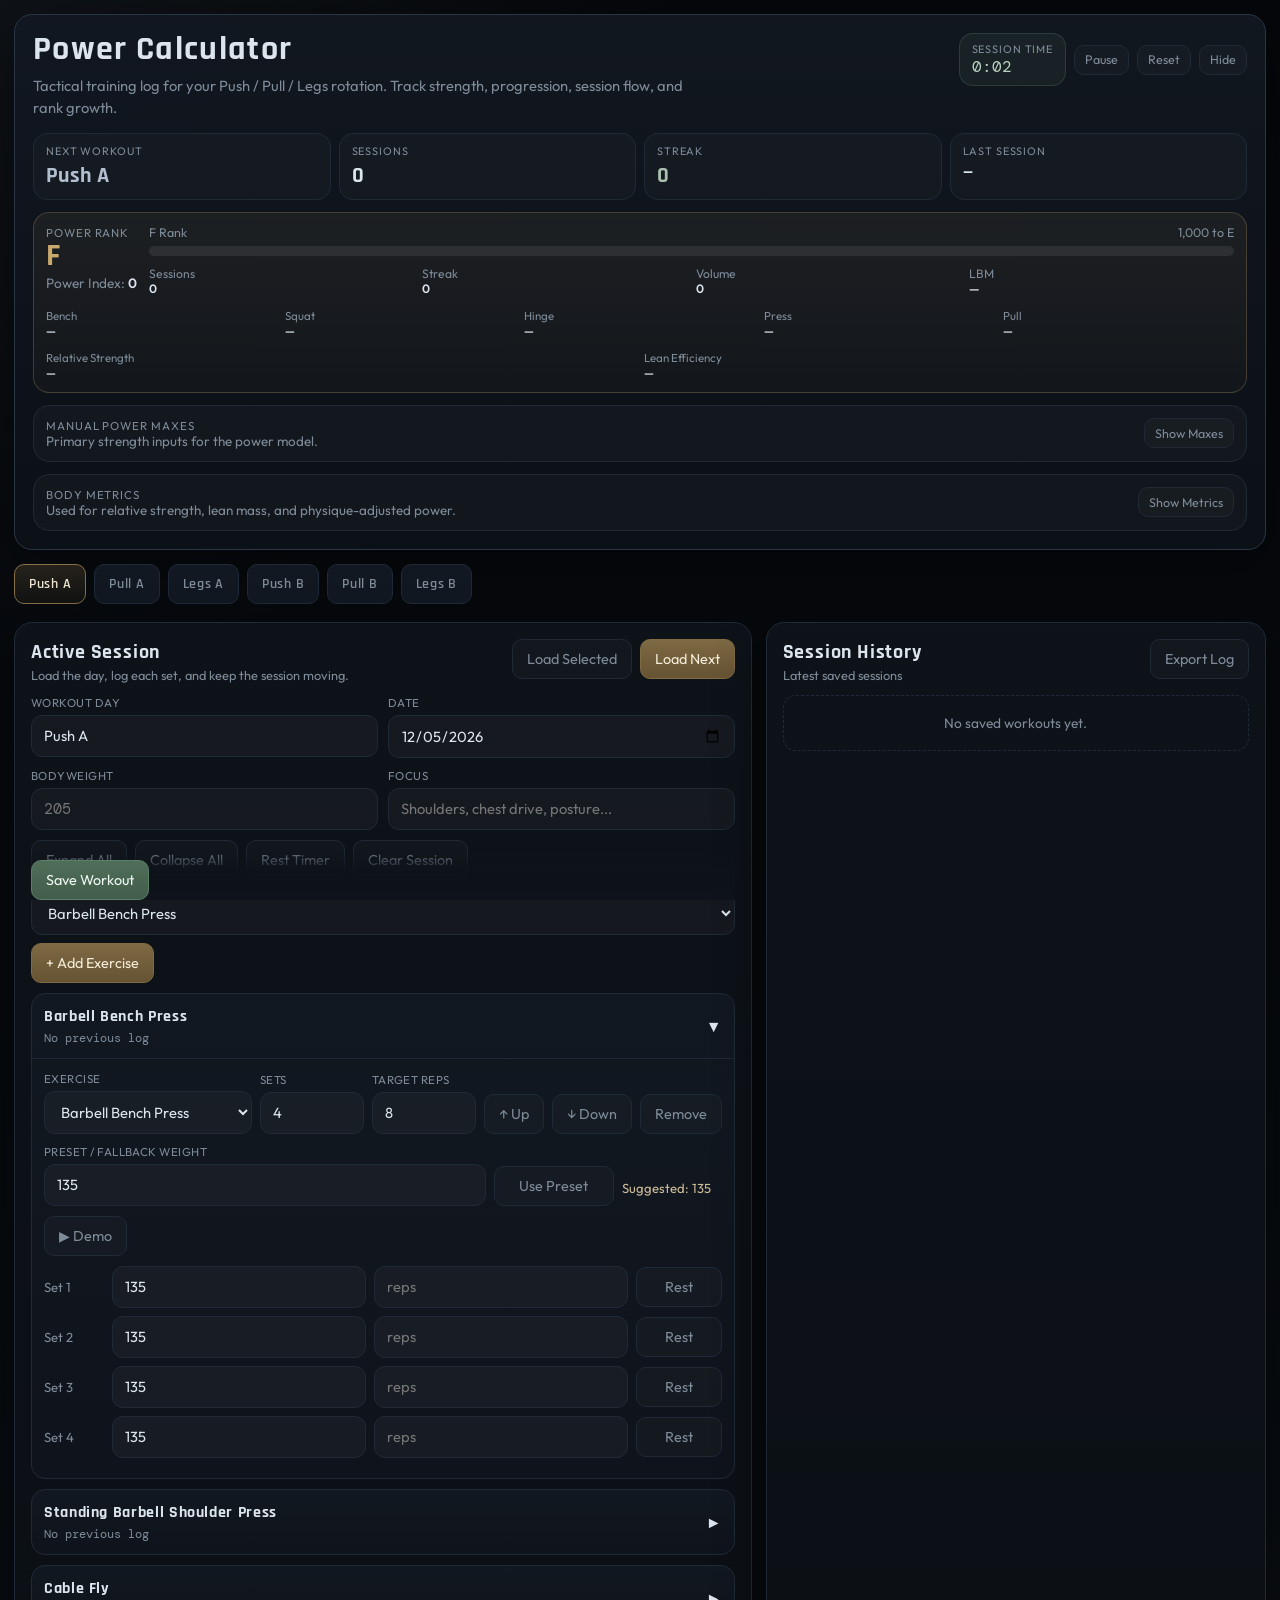
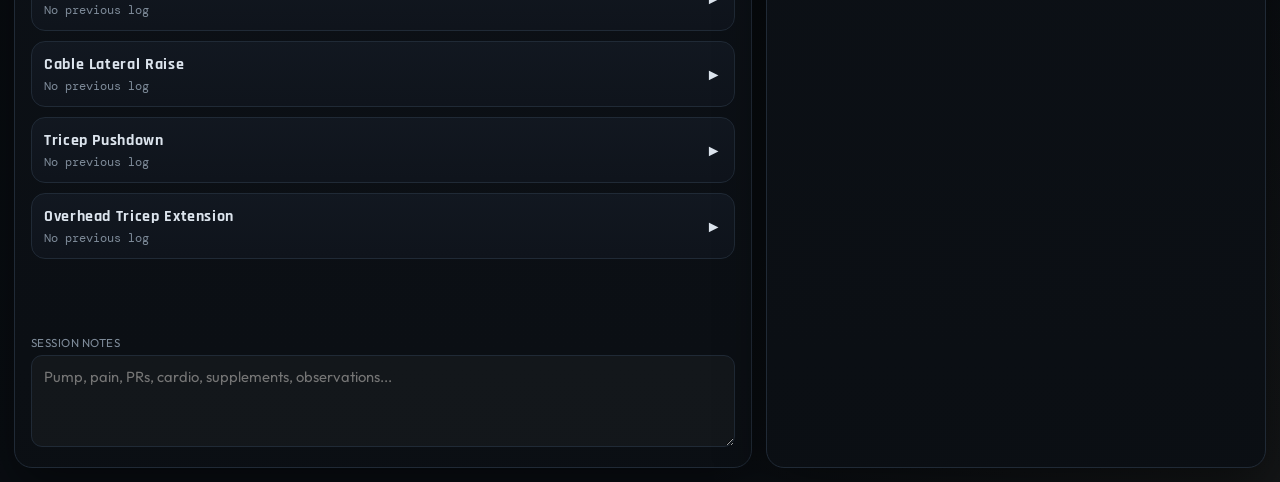
==== docs/index.html @ d27e2e9a "Move site files into docs for GitHub Pages" ====
<!DOCTYPE html>
<html lang="en">
<head>
  <meta charset="UTF-8" />
  <meta name="viewport" content="width=device-width, initial-scale=1.0" />
  <title>Power Calculator</title>
  <link rel="preconnect" href="https://fonts.googleapis.com">
  <link rel="preconnect" href="https://fonts.gstatic.com" crossorigin>
  <link href="https://fonts.googleapis.com/css2?family=Rajdhani:wght@500;600;700&family=Outfit:wght@300;400;500;600&family=DM+Mono:wght@400;500&display=swap" rel="stylesheet">
  <link rel="stylesheet" href="styles.css" />
</head>
<body>
  <div class="toast-wrap" id="toastWrap"></div>

  <button class="rest-fab hidden" id="restFab" type="button">Show Rest</button>

  <div class="rest-widget hidden" id="restWidget">
    <div class="rest-head">
      <span>Rest Timer</span>
      <button class="ghost mini" id="restHideBtn" type="button">Hide</button>
    </div>
    <div class="rest-time mono" id="restDisplay">1:30</div>
    <div class="rest-actions">
      <button class="primary" id="restToggleBtn" type="button">Start</button>
      <button class="ghost" id="restResetBtn" type="button">Reset</button>
    </div>
    <div class="rest-presets">
      <button class="ghost mini" data-rest="60" type="button">1m</button>
      <button class="ghost mini" data-rest="90" type="button">90s</button>
      <button class="ghost mini" data-rest="120" type="button">2m</button>
      <button class="ghost mini" data-rest="180" type="button">3m</button>
    </div>
  </div>

  <div class="wrap">
    <section class="hero">
      <div class="hero-top">
        <div>
          <h1>Power Calculator</h1>
          <p class="hero-copy">
            Tactical training log for your Push / Pull / Legs rotation. Track strength, progression, session flow, and rank growth.
          </p>
        </div>

        <div class="session-timer-wrap" id="sessionTimerWrap">
          <div class="session-pill" id="sessionPill">
            <div>
              <div class="pill-label">Session Time</div>
              <div class="mono pill-time" id="sessionDisplay">0:00</div>
            </div>
          </div>
          <button class="ghost mini" id="sessionPauseBtn" type="button">Pause</button>
          <button class="ghost mini" id="sessionResetBtn" type="button">Reset</button>
          <button class="ghost mini" id="sessionHideBtn" type="button">Hide</button>
        </div>
      </div>

      <div class="stats">
        <div class="stat">
          <div class="stat-label">Next Workout</div>
          <div class="stat-value accent" id="nextStat">—</div>
        </div>
        <div class="stat">
          <div class="stat-label">Sessions</div>
          <div class="stat-value" id="sessionsStat">0</div>
        </div>
        <div class="stat">
          <div class="stat-label">Streak</div>
          <div class="stat-value success" id="streakStat">0</div>
        </div>
        <div class="stat">
          <div class="stat-label">Last Session</div>
          <div class="stat-value smallish" id="lastStat">—</div>
        </div>
      </div>

      <div id="powerPanel"></div>
      <div id="maxesPanel"></div>
    </section>

    <div class="tabbar" id="tabbar"></div>

    <div class="grid">
      <section class="card">
        <div class="section-head">
          <div>
            <h2>Active Session</h2>
            <div class="section-sub">Load the day, log each set, and keep the session moving.</div>
          </div>
          <div class="toolbar">
            <button class="ghost" id="loadTplBtn" type="button">Load Selected</button>
            <button class="primary" id="loadNextBtn" type="button">Load Next</button>
          </div>
        </div>

        <div class="form-row cols-2">
          <div>
            <label for="wkName">Workout Day</label>
            <input id="wkName" placeholder="Push A" />
          </div>
          <div>
            <label for="wkDate">Date</label>
            <input id="wkDate" type="date" />
          </div>
        </div>

        <div class="form-row cols-2">
          <div>
            <label for="bodyWt">Bodyweight</label>
            <input id="bodyWt" class="mono" placeholder="205" />
          </div>
          <div>
            <label for="focusNotes">Focus</label>
            <input id="focusNotes" placeholder="Shoulders, chest drive, posture..." />
          </div>
        </div>

        <div class="toolbar" id="exerciseToolbarWrap">
          <button class="ghost" id="expandAllBtn" type="button">Expand All</button>
          <button class="ghost" id="collapseAllBtn" type="button">Collapse All</button>
          <button class="ghost" id="openRestBtn" type="button">Rest Timer</button>
          <button class="ghost" id="clearBtn" type="button">Clear Session</button>
        </div>

        <div id="exerciseToolbar"></div>
        <div class="exercise-list" id="exList"></div>

        <div class="sticky-actions">
          <button class="success" id="saveBtn" type="button">Save Workout</button>
        </div>

        <div class="notes-wrap">
          <label for="wkNotes">Session Notes</label>
          <textarea id="wkNotes" placeholder="Pump, pain, PRs, cardio, supplements, observations..."></textarea>
        </div>
      </section>

      <aside class="card">
        <div class="section-head">
          <div>
            <h2>Session History</h2>
            <div class="section-sub">Latest saved sessions</div>
          </div>
          <div class="toolbar">
            <button class="ghost" id="exportBtn" type="button">Export Log</button>
          </div>
        </div>

        <div class="history-list" id="histList"></div>
      </aside>
    </div>
  </div>

  <script src="app.js"></script>
</body>
</html>
---- docs/styles.css ----
:root{
  --bg:#05070a;
  --bg2:#0a0d12;
  --card:#0e131a;
  --card2:#121821;
  --panel:#151d27;
  --border:#202a36;
  --border2:#2a3645;
  --text:#dce4ed;
  --muted:#7e8b99;
  --dim:#596674;
  --accent:#7f95ad;
  --gold:#c8a96b;
  --gold2:#8d7447;
  --success:#5f8a70;
  --danger:#b56262;
  --shadow:0 18px 50px rgba(0,0,0,.45);
}

*{box-sizing:border-box;margin:0;padding:0;-webkit-tap-highlight-color:transparent}
html{font-size:16px}
body{
  min-height:100vh;
  background:
    radial-gradient(circle at top left, rgba(127,149,173,.08), transparent 28%),
    radial-gradient(circle at bottom right, rgba(200,169,107,.06), transparent 24%),
    linear-gradient(180deg, #05070a 0%, #090d12 100%);
  color:var(--text);
  font-family:'Outfit',sans-serif;
  overflow-x:hidden;
}

body::before{
  content:"";
  position:fixed;
  inset:0;
  pointer-events:none;
  opacity:.14;
  background-image:
    linear-gradient(rgba(255,255,255,.03) 1px, transparent 1px),
    linear-gradient(90deg, rgba(255,255,255,.03) 1px, transparent 1px);
  background-size:24px 24px;
  mask-image:radial-gradient(circle at center, black 35%, transparent 100%);
}

.wrap{
  position:relative;
  z-index:1;
  max-width:1280px;
  margin:0 auto;
  padding:14px;
}

h1,h2,h3{
  font-family:'Rajdhani',sans-serif;
  letter-spacing:.04em;
}

h1{font-size:2.1rem;line-height:1}
h2{font-size:1.25rem}
h3{font-size:1rem}

.hero{
  background:linear-gradient(180deg, rgba(18,24,33,.95), rgba(12,17,24,.96));
  border:1px solid var(--border2);
  border-radius:18px;
  padding:18px;
  box-shadow:var(--shadow);
  margin-bottom:14px;
}

.hero-top{
  display:flex;
  justify-content:space-between;
  align-items:flex-start;
  gap:12px;
  flex-wrap:wrap;
}

.hero-copy{
  margin-top:8px;
  color:var(--muted);
  font-size:.92rem;
  line-height:1.5;
  max-width:680px;
}

.session-timer-wrap{
  display:flex;
  align-items:center;
  gap:8px;
  flex-wrap:wrap;
}

.session-pill{
  display:flex;
  align-items:center;
  gap:10px;
  background:rgba(95,138,112,.1);
  border:1px solid rgba(95,138,112,.25);
  border-radius:14px;
  padding:8px 12px;
}

.pill-label{
  font-size:.68rem;
  color:var(--muted);
  text-transform:uppercase;
  letter-spacing:.08em;
}

.pill-time{
  font-size:1rem;
  color:#b8d0bf;
}

.stats{
  margin-top:14px;
  display:grid;
  grid-template-columns:repeat(4,1fr);
  gap:8px;
}

.stat{
  background:rgba(255,255,255,.02);
  border:1px solid var(--border);
  border-radius:14px;
  padding:10px 12px;
}

.stat-label{
  font-size:.68rem;
  color:var(--muted);
  text-transform:uppercase;
  letter-spacing:.08em;
  margin-bottom:4px;
}

.stat-value{
  font-family:'Rajdhani',sans-serif;
  font-size:1.35rem;
  font-weight:700;
}

.stat-value.accent{color:#b2bfd0}
.stat-value.success{color:#a8c1b1}
.stat-value.smallish{font-size:1rem}

.tabbar{
  display:flex;
  gap:8px;
  overflow-x:auto;
  padding-bottom:4px;
  margin-bottom:14px;
}

.grid{
  display:grid;
  grid-template-columns:1.4fr .95fr;
  gap:14px;
}

.card{
  background:linear-gradient(180deg, rgba(14,19,26,.97), rgba(11,15,20,.98));
  border:1px solid var(--border);
  border-radius:18px;
  padding:16px;
  box-shadow:var(--shadow);
}

.section-head{
  display:flex;
  justify-content:space-between;
  align-items:flex-start;
  gap:10px;
  flex-wrap:wrap;
  margin-bottom:12px;
}

.section-sub{
  color:var(--muted);
  font-size:.8rem;
  margin-top:2px;
}

.form-row{
  display:grid;
  gap:10px;
  margin-bottom:10px;
}

.form-row.cols-2{grid-template-columns:1fr 1fr}

label{
  display:block;
  color:var(--muted);
  font-size:.72rem;
  letter-spacing:.04em;
  margin-bottom:5px;
  text-transform:uppercase;
}

input, textarea, select, button{
  font-family:'Outfit',sans-serif;
}

input, textarea, select{
  width:100%;
  min-height:42px;
  border:1px solid var(--border);
  border-radius:11px;
  background:rgba(255,255,255,.03);
  color:var(--text);
  padding:10px 12px;
  font-size:.92rem;
}

input:focus, textarea:focus, select:focus{
  outline:none;
  border-color:#5d7187;
  box-shadow:0 0 0 3px rgba(127,149,173,.12);
}

textarea{
  min-height:92px;
  resize:vertical;
  line-height:1.45;
}

button{
  min-height:40px;
  border-radius:10px;
  border:1px solid var(--border);
  background:#151c25;
  color:var(--text);
  padding:9px 14px;
  cursor:pointer;
  font-size:.9rem;
  transition:.15s ease;
}

button:hover{
  transform:translateY(-1px);
  border-color:var(--border2);
}

button.primary{
  background:linear-gradient(180deg,#7d6943,#665333);
  border-color:#816b42;
  color:#f4ecd8;
}

button.success{
  background:linear-gradient(180deg,#4f6e59,#425d4b);
  border-color:#5c7f68;
  color:#eef7f1;
}

button.ghost{
  background:rgba(255,255,255,.02);
  color:var(--muted);
}

button.ghost:hover{color:var(--text)}
button.mini{min-height:30px;padding:5px 10px;font-size:.78rem}

.toolbar{
  display:flex;
  gap:8px;
  flex-wrap:wrap;
}

.tab{
  background:#121821;
  color:var(--muted);
  border:1px solid var(--border);
  white-space:nowrap;
  font-family:'Rajdhani',sans-serif;
  font-weight:600;
  letter-spacing:.05em;
}

.tab.active{
  color:#efe6d2;
  border-color:#876f46;
  background:linear-gradient(180deg, rgba(200,169,107,.16), rgba(200,169,107,.06));
}

#powerPanel,
#maxesPanel{
  margin-top:12px;
  border-radius:16px;
}

#powerPanel{
  background:linear-gradient(180deg, rgba(200,169,107,.08), rgba(200,169,107,.03));
  border:1px solid rgba(200,169,107,.25);
  padding:12px;
}

#maxesPanel{
  background:rgba(255,255,255,.025);
  border:1px solid var(--border);
  padding:12px;
}

.exercise-toolbar{
  display:flex;
  gap:8px;
  flex-wrap:wrap;
  margin:12px 0 10px;
}

.exercise-list{
  display:flex;
  flex-direction:column;
  gap:10px;
}

.exercise-card{
  background:linear-gradient(180deg, rgba(18,24,33,.95), rgba(15,20,28,.95));
  border:1px solid var(--border);
  border-radius:14px;
  overflow:hidden;
}

.exercise-head{
  display:flex;
  justify-content:space-between;
  align-items:center;
  gap:10px;
  padding:12px;
  cursor:pointer;
}

.exercise-head:hover{
  background:rgba(255,255,255,.02);
}

.exercise-meta{
  color:var(--muted);
  font-size:.78rem;
  margin-top:3px;
  font-family:'DM Mono',monospace;
}

.exercise-body{
  border-top:1px solid var(--border);
  padding:12px;
}

.exercise-body.hidden{display:none}

.edit-grid{
  display:grid;
  grid-template-columns:1.4fr .7fr .7fr auto auto auto;
  gap:8px;
  align-items:end;
  margin-bottom:10px;
}

.preset-row{
  display:grid;
  grid-template-columns:1fr 120px 100px;
  gap:8px;
  align-items:end;
  margin-bottom:10px;
}

.exercise-suggest{
  margin-bottom:10px;
  font-size:.82rem;
  color:#cdbb98;
}

.setRow{
  display:grid;
  grid-template-columns:60px 1fr 1fr 86px;
  gap:8px;
  align-items:center;
  margin-bottom:8px;
}

.setRow span{
  color:var(--muted);
  font-size:.82rem;
}

.sticky-actions{
  position:sticky;
  bottom:0;
  padding-top:12px;
  margin-top:12px;
  background:linear-gradient(180deg, transparent, rgba(14,19,26,.96) 45%);
}

.notes-wrap{margin-top:12px}

.history-list{
  display:flex;
  flex-direction:column;
  gap:8px;
}

.hist-item{
  border:1px solid var(--border);
  border-radius:13px;
  padding:12px;
  background:rgba(255,255,255,.02);
}

.hist-head{
  display:flex;
  justify-content:space-between;
  align-items:flex-start;
  gap:8px;
}

.hist-meta{
  color:var(--muted);
  font-size:.76rem;
  margin-top:2px;
}

.history-detail{
  color:var(--dim);
  font-size:.8rem;
  margin-top:5px;
}

.empty{
  border:1px dashed var(--border);
  border-radius:13px;
  padding:18px 14px;
  text-align:center;
  color:var(--muted);
  font-size:.86rem;
}

.rest-widget{
  position:fixed;
  right:16px;
  bottom:16px;
  z-index:1000;
  width:200px;
  background:linear-gradient(180deg,#10161e,#0d1218);
  border:1px solid var(--border2);
  border-radius:16px;
  padding:12px;
  box-shadow:var(--shadow);
}

.rest-widget.hidden{display:none}
.rest-fab.hidden{display:none}

.rest-fab{
  position:fixed;
  right:16px;
  bottom:16px;
  z-index:999;
}

.rest-head{
  display:flex;
  justify-content:space-between;
  align-items:center;
  margin-bottom:8px;
  color:var(--muted);
  font-size:.78rem;
  text-transform:uppercase;
  letter-spacing:.08em;
}

.rest-time{
  text-align:center;
  font-size:1.6rem;
  margin-bottom:10px;
}

.rest-actions{
  display:grid;
  grid-template-columns:1fr 1fr;
  gap:8px;
}

.rest-presets{
  display:grid;
  grid-template-columns:repeat(4,1fr);
  gap:6px;
  margin-top:8px;
}

.toast-wrap{
  position:fixed;
  top:14px;
  right:14px;
  z-index:9999;
  display:flex;
  flex-direction:column;
  gap:8px;
}

.toast{
  min-width:200px;
  max-width:320px;
  background:#161d26;
  border:1px solid var(--border2);
  color:var(--text);
  border-radius:12px;
  padding:11px 14px;
  box-shadow:var(--shadow);
  font-size:.86rem;
}

.toast.success{border-color:#5c7f68}
.toast.warn{border-color:#8b774e}

.mono{font-family:'DM Mono',monospace}

@media (max-width: 1040px){
  .grid{grid-template-columns:1fr}
}

@media (max-width: 720px){
  .stats{grid-template-columns:1fr 1fr}
  .form-row.cols-2{grid-template-columns:1fr}
  .edit-grid{grid-template-columns:1fr}
  .preset-row{grid-template-columns:1fr}
  .setRow{grid-template-columns:50px 1fr 1fr}
  .setRow .rest-btn{grid-column:1 / -1}
  #powerPanel > div:last-child,
  #maxesBody > div{
    grid-template-columns:1fr 1fr !important;
  }
}

@media (max-width: 520px){
  .wrap{padding:10px}
  .hero,.card{padding:12px}
  h1{font-size:1.7rem}
  #powerPanel > div:last-child,
  #maxesBody > div{
    grid-template-columns:1fr !important;
  }
}
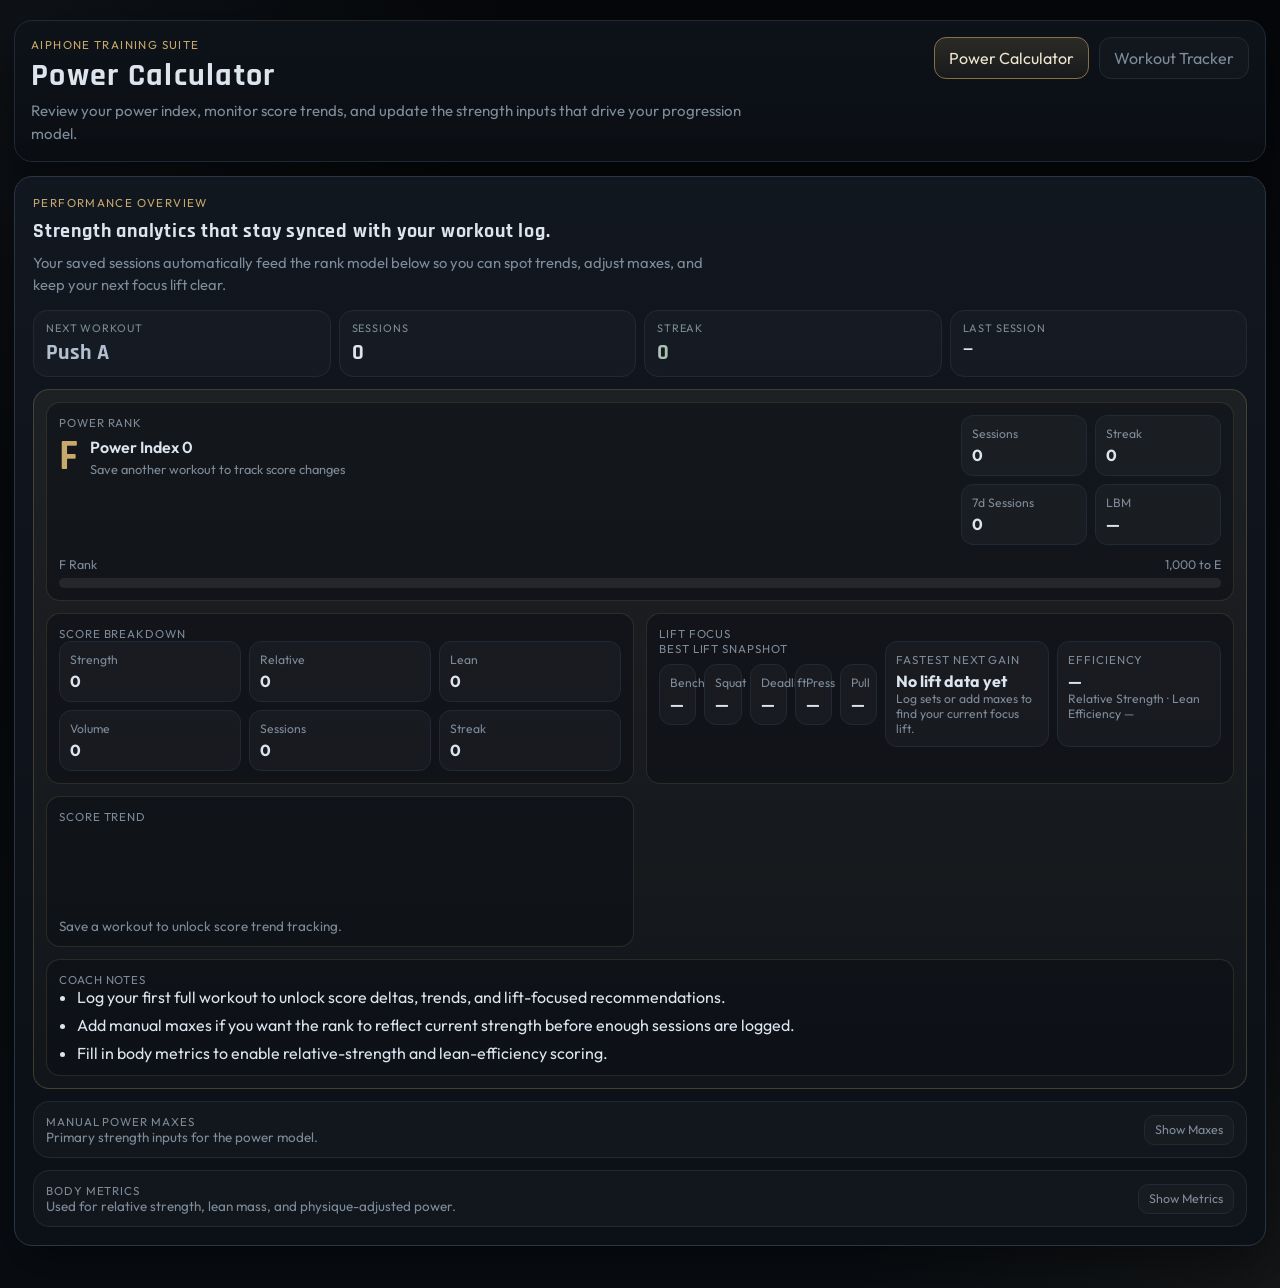
==== commit c651d8b9: "Refactor app into power and workout pages" ====
--- a/docs/index.html
+++ b/docs/index.html
@@ -9,49 +9,30 @@
   <link href="https://fonts.googleapis.com/css2?family=Rajdhani:wght@500;600;700&family=Outfit:wght@300;400;500;600&family=DM+Mono:wght@400;500&display=swap" rel="stylesheet">
   <link rel="stylesheet" href="styles.css" />
 </head>
-<body>
+<body data-page="power">
   <div class="toast-wrap" id="toastWrap"></div>
 
-  <button class="rest-fab hidden" id="restFab" type="button">Show Rest</button>
+  <div class="wrap">
+    <header class="page-nav card shell-card">
+      <div>
+        <div class="eyebrow">Aiphone Training Suite</div>
+        <h1 class="page-title">Power Calculator</h1>
+        <p class="page-copy">Review your power index, monitor score trends, and update the strength inputs that drive your progression model.</p>
+      </div>
+      <nav class="page-links" aria-label="Primary">
+        <a class="page-link active" href="index.html" aria-current="page">Power Calculator</a>
+        <a class="page-link" href="workout.html">Workout Tracker</a>
+      </nav>
+    </header>
 
-  <div class="rest-widget hidden" id="restWidget">
-    <div class="rest-head">
-      <span>Rest Timer</span>
-      <button class="ghost mini" id="restHideBtn" type="button">Hide</button>
-    </div>
-    <div class="rest-time mono" id="restDisplay">1:30</div>
-    <div class="rest-actions">
-      <button class="primary" id="restToggleBtn" type="button">Start</button>
-      <button class="ghost" id="restResetBtn" type="button">Reset</button>
-    </div>
-    <div class="rest-presets">
-      <button class="ghost mini" data-rest="60" type="button">1m</button>
-      <button class="ghost mini" data-rest="90" type="button">90s</button>
-      <button class="ghost mini" data-rest="120" type="button">2m</button>
-      <button class="ghost mini" data-rest="180" type="button">3m</button>
-    </div>
-  </div>
-
-  <div class="wrap">
-    <section class="hero">
+    <section class="hero page-hero">
       <div class="hero-top">
         <div>
-          <h1>Power Calculator</h1>
+          <div class="eyebrow">Performance Overview</div>
+          <h2>Strength analytics that stay synced with your workout log.</h2>
           <p class="hero-copy">
-            Tactical training log for your Push / Pull / Legs rotation. Track strength, progression, session flow, and rank growth.
+            Your saved sessions automatically feed the rank model below so you can spot trends, adjust maxes, and keep your next focus lift clear.
           </p>
-        </div>
-
-        <div class="session-timer-wrap" id="sessionTimerWrap">
-          <div class="session-pill" id="sessionPill">
-            <div>
-              <div class="pill-label">Session Time</div>
-              <div class="mono pill-time" id="sessionDisplay">0:00</div>
-            </div>
-          </div>
-          <button class="ghost mini" id="sessionPauseBtn" type="button">Pause</button>
-          <button class="ghost mini" id="sessionResetBtn" type="button">Reset</button>
-          <button class="ghost mini" id="sessionHideBtn" type="button">Hide</button>
         </div>
       </div>
 
@@ -76,81 +57,10 @@
 
       <div id="powerPanel"></div>
       <div id="maxesPanel"></div>
+      <div id="bodyMetricsPanel" class="metrics-panel-shell"></div>
     </section>
-
-    <div class="tabbar" id="tabbar"></div>
-
-    <div class="grid">
-      <section class="card">
-        <div class="section-head">
-          <div>
-            <h2>Active Session</h2>
-            <div class="section-sub">Load the day, log each set, and keep the session moving.</div>
-          </div>
-          <div class="toolbar">
-            <button class="ghost" id="loadTplBtn" type="button">Load Selected</button>
-            <button class="primary" id="loadNextBtn" type="button">Load Next</button>
-          </div>
-        </div>
-
-        <div class="form-row cols-2">
-          <div>
-            <label for="wkName">Workout Day</label>
-            <input id="wkName" placeholder="Push A" />
-          </div>
-          <div>
-            <label for="wkDate">Date</label>
-            <input id="wkDate" type="date" />
-          </div>
-        </div>
-
-        <div class="form-row cols-2">
-          <div>
-            <label for="bodyWt">Bodyweight</label>
-            <input id="bodyWt" class="mono" placeholder="205" />
-          </div>
-          <div>
-            <label for="focusNotes">Focus</label>
-            <input id="focusNotes" placeholder="Shoulders, chest drive, posture..." />
-          </div>
-        </div>
-
-        <div class="toolbar" id="exerciseToolbarWrap">
-          <button class="ghost" id="expandAllBtn" type="button">Expand All</button>
-          <button class="ghost" id="collapseAllBtn" type="button">Collapse All</button>
-          <button class="ghost" id="openRestBtn" type="button">Rest Timer</button>
-          <button class="ghost" id="clearBtn" type="button">Clear Session</button>
-        </div>
-
-        <div id="exerciseToolbar"></div>
-        <div class="exercise-list" id="exList"></div>
-
-        <div class="sticky-actions">
-          <button class="success" id="saveBtn" type="button">Save Workout</button>
-        </div>
-
-        <div class="notes-wrap">
-          <label for="wkNotes">Session Notes</label>
-          <textarea id="wkNotes" placeholder="Pump, pain, PRs, cardio, supplements, observations..."></textarea>
-        </div>
-      </section>
-
-      <aside class="card">
-        <div class="section-head">
-          <div>
-            <h2>Session History</h2>
-            <div class="section-sub">Latest saved sessions</div>
-          </div>
-          <div class="toolbar">
-            <button class="ghost" id="exportBtn" type="button">Export Log</button>
-          </div>
-        </div>
-
-        <div class="history-list" id="histList"></div>
-      </aside>
-    </div>
   </div>
 
   <script src="app.js"></script>
 </body>
-</html>+</html>
--- a/docs/styles.css
+++ b/docs/styles.css
@@ -304,6 +304,198 @@
   padding:12px;
 }
 
+
+.power-shell{
+  display:grid;
+  grid-template-columns:repeat(2,minmax(0,1fr));
+  gap:12px;
+}
+
+.power-card{
+  background:rgba(9,13,19,.45);
+  border:1px solid rgba(200,169,107,.16);
+  border-radius:14px;
+  padding:12px;
+}
+
+.power-card-hero,
+.power-card-wide{
+  grid-column:1 / -1;
+}
+
+.power-kicker,
+.power-section-title,
+.power-focus-label{
+  font-size:.72rem;
+  color:var(--muted);
+  text-transform:uppercase;
+  letter-spacing:.08em;
+}
+
+.power-headline{
+  display:flex;
+  justify-content:space-between;
+  gap:12px;
+  align-items:flex-start;
+  flex-wrap:wrap;
+  margin-bottom:12px;
+}
+
+.power-rank-row{
+  display:flex;
+  align-items:center;
+  gap:12px;
+  margin-top:6px;
+  flex-wrap:wrap;
+}
+
+.power-rank{
+  font-family:'Rajdhani',sans-serif;
+  font-size:2.6rem;
+  font-weight:700;
+  color:var(--gold);
+  line-height:1;
+}
+
+.power-index{
+  font-size:1rem;
+  font-weight:600;
+}
+
+.power-delta{
+  font-size:.8rem;
+  margin-top:4px;
+}
+
+.power-delta.positive{color:#7fda9d}
+.power-delta.negative{color:#ff8a8a}
+.power-delta.neutral{color:var(--muted)}
+
+.power-stat-chip-wrap{
+  display:grid;
+  grid-template-columns:repeat(2,minmax(110px,1fr));
+  gap:8px;
+  min-width:min(100%,260px);
+}
+
+.power-stat-chip,
+.power-breakdown-card,
+.power-lift-card,
+.power-focus-box{
+  background:rgba(255,255,255,.03);
+  border:1px solid var(--border);
+  border-radius:12px;
+  padding:10px;
+}
+
+.power-stat-chip span,
+.power-breakdown-card span,
+.power-lift-card span,
+.power-focus-box span{
+  display:block;
+  color:var(--muted);
+  font-size:.76rem;
+}
+
+.power-stat-chip strong,
+.power-breakdown-card strong,
+.power-lift-card strong,
+.power-focus-box strong{
+  display:block;
+  margin-top:4px;
+  color:var(--text);
+  font-size:1rem;
+}
+
+.power-progress-row{
+  display:flex;
+  justify-content:space-between;
+  gap:8px;
+  font-size:.78rem;
+  color:var(--muted);
+  margin-bottom:6px;
+}
+
+.power-progress-track{
+  height:10px;
+  background:rgba(255,255,255,.08);
+  border-radius:999px;
+  overflow:hidden;
+}
+
+.power-progress-fill{
+  height:100%;
+  background:linear-gradient(90deg,var(--gold),var(--accent));
+}
+
+.power-breakdown-grid,
+.power-lift-grid,
+.power-focus-grid{
+  display:grid;
+  gap:8px;
+}
+
+.power-breakdown-grid{
+  grid-template-columns:repeat(3,minmax(0,1fr));
+}
+
+.power-lift-grid{
+  grid-template-columns:repeat(5,minmax(0,1fr));
+  margin-top:8px;
+}
+
+.power-focus-grid{
+  grid-template-columns:1.2fr .9fr .9fr;
+}
+
+.power-sparkline{
+  min-height:110px;
+  display:flex;
+  align-items:flex-end;
+  gap:10px;
+}
+
+.power-spark-item{
+  flex:1;
+  display:flex;
+  flex-direction:column;
+  align-items:center;
+  gap:6px;
+}
+
+.power-spark-item span{
+  color:var(--muted);
+  font-size:.72rem;
+}
+
+.power-spark-bar{
+  width:100%;
+  max-width:42px;
+  border-radius:10px 10px 4px 4px;
+  background:linear-gradient(180deg, rgba(200,169,107,.95), rgba(109,164,255,.65));
+  box-shadow:0 6px 16px rgba(0,0,0,.18);
+}
+
+.power-recommendations{
+  margin:0;
+  padding-left:18px;
+  display:grid;
+  gap:8px;
+  color:var(--text);
+}
+
+.power-empty{
+  color:var(--muted);
+  font-size:.84rem;
+}
+
+.exercise-suggest small{
+  display:block;
+  margin-top:3px;
+  color:var(--dim);
+  line-height:1.35;
+}
+
 .exercise-toolbar{
   display:flex;
   gap:8px;
@@ -528,7 +720,13 @@
   .preset-row{grid-template-columns:1fr}
   .setRow{grid-template-columns:50px 1fr 1fr}
   .setRow .rest-btn{grid-column:1 / -1}
-  #powerPanel > div:last-child,
+  .power-shell,
+  .power-focus-grid{
+    grid-template-columns:1fr;
+  }
+
+  .power-breakdown-grid,
+  .power-lift-grid,
   #maxesBody > div{
     grid-template-columns:1fr 1fr !important;
   }
@@ -538,8 +736,261 @@
   .wrap{padding:10px}
   .hero,.card{padding:12px}
   h1{font-size:1.7rem}
-  #powerPanel > div:last-child,
+  .power-breakdown-grid,
+  .power-lift-grid,
+  .power-stat-chip-wrap,
   #maxesBody > div{
     grid-template-columns:1fr !important;
   }
-}+}
+body[data-page="power"] .wrap,
+body[data-page="workout"] .wrap{
+  padding-top:20px;
+  padding-bottom:28px;
+}
+
+.shell-card{
+  margin-bottom:14px;
+}
+
+.page-nav{
+  display:flex;
+  justify-content:space-between;
+  align-items:flex-start;
+  gap:18px;
+  flex-wrap:wrap;
+}
+
+.page-title{
+  font-size:2rem;
+  line-height:1;
+}
+
+.page-copy{
+  margin-top:8px;
+  color:var(--muted);
+  max-width:720px;
+  line-height:1.5;
+  font-size:.94rem;
+}
+
+.page-links{
+  display:flex;
+  gap:10px;
+  flex-wrap:wrap;
+}
+
+.page-link{
+  display:inline-flex;
+  align-items:center;
+  justify-content:center;
+  min-height:42px;
+  padding:0 14px;
+  border-radius:12px;
+  text-decoration:none;
+  color:var(--muted);
+  border:1px solid var(--border);
+  background:rgba(255,255,255,.02);
+  transition:.15s ease;
+}
+
+.page-link:hover{
+  color:var(--text);
+  border-color:var(--border2);
+  transform:translateY(-1px);
+}
+
+.page-link.active{
+  color:#efe6d2;
+  border-color:#876f46;
+  background:linear-gradient(180deg, rgba(200,169,107,.16), rgba(200,169,107,.06));
+}
+
+.page-hero{
+  margin-bottom:14px;
+}
+
+.eyebrow{
+  color:var(--gold);
+  font-size:.72rem;
+  text-transform:uppercase;
+  letter-spacing:.12em;
+  margin-bottom:8px;
+}
+
+.metrics-panel-shell{
+  margin-top:12px;
+}
+
+.exercise-toolbar{
+  display:grid;
+  grid-template-columns:minmax(0,1fr) auto;
+  gap:8px;
+  margin:12px 0;
+}
+
+.exercise-actions{
+  display:flex;
+  gap:8px;
+  flex-wrap:wrap;
+}
+
+button.danger{
+  background:linear-gradient(180deg,#7a4343,#623535);
+  border-color:#8c5555;
+  color:#fff1f1;
+}
+
+.exercise-suggest strong{
+  color:#efe6d2;
+}
+
+.setRow{
+  grid-template-columns:60px minmax(0,1fr) minmax(0,1fr) minmax(150px,1fr) 86px;
+}
+
+.set-label{
+  display:flex;
+  flex-direction:column;
+  gap:2px;
+}
+
+.set-label small{
+  color:var(--dim);
+  font-size:.68rem;
+}
+
+.set-suggestion{
+  min-height:42px;
+  padding:9px 10px;
+  border:1px dashed var(--border2);
+  border-radius:11px;
+  background:rgba(127,149,173,.05);
+  color:var(--muted);
+  font-size:.78rem;
+  line-height:1.35;
+}
+
+.set-suggestion strong{
+  display:block;
+  color:var(--text);
+  font-size:.86rem;
+}
+
+.set-suggestion.ready{
+  border-style:solid;
+  border-color:rgba(127,149,173,.35);
+  color:#c9d5e2;
+}
+
+.progress-card{
+  margin-top:14px;
+  padding:14px;
+  border:1px solid rgba(127,149,173,.2);
+  border-radius:16px;
+  background:linear-gradient(180deg, rgba(127,149,173,.08), rgba(127,149,173,.03));
+}
+
+.progress-head{
+  display:flex;
+  justify-content:space-between;
+  gap:12px;
+  align-items:flex-start;
+  flex-wrap:wrap;
+}
+
+.progress-kicker{
+  color:var(--muted);
+  font-size:.72rem;
+  text-transform:uppercase;
+  letter-spacing:.08em;
+  margin-bottom:4px;
+}
+
+.progress-title{
+  font-family:'Rajdhani',sans-serif;
+  font-size:1.4rem;
+}
+
+.progress-copy{
+  color:var(--muted);
+  font-size:.84rem;
+  line-height:1.45;
+  margin-top:4px;
+}
+
+.progress-pill-row{
+  display:flex;
+  gap:8px;
+  flex-wrap:wrap;
+}
+
+.progress-pill{
+  min-width:110px;
+  padding:10px 12px;
+  border-radius:12px;
+  border:1px solid var(--border);
+  background:rgba(5,7,10,.25);
+}
+
+.progress-pill span{
+  display:block;
+  color:var(--muted);
+  font-size:.68rem;
+  text-transform:uppercase;
+  letter-spacing:.08em;
+}
+
+.progress-pill strong{
+  display:block;
+  margin-top:4px;
+  font-family:'Rajdhani',sans-serif;
+  font-size:1.15rem;
+}
+
+.progress-track-wrap{
+  margin-top:12px;
+}
+
+.progress-track{
+  width:100%;
+  height:10px;
+  border-radius:999px;
+  background:rgba(255,255,255,.06);
+  overflow:hidden;
+}
+
+.progress-fill{
+  height:100%;
+  border-radius:999px;
+  background:linear-gradient(90deg, #7f95ad, #c8a96b);
+}
+
+.progress-foot{
+  margin-top:10px;
+  display:flex;
+  justify-content:space-between;
+  gap:10px;
+  flex-wrap:wrap;
+  color:var(--muted);
+  font-size:.8rem;
+}
+
+@media (max-width: 720px){
+  .page-nav,
+  .progress-head{
+    align-items:stretch;
+  }
+
+  .exercise-toolbar{
+    grid-template-columns:1fr;
+  }
+
+  .setRow{
+    grid-template-columns:1fr;
+  }
+
+  .setRow .rest-btn{
+    grid-column:auto;
+  }
+}
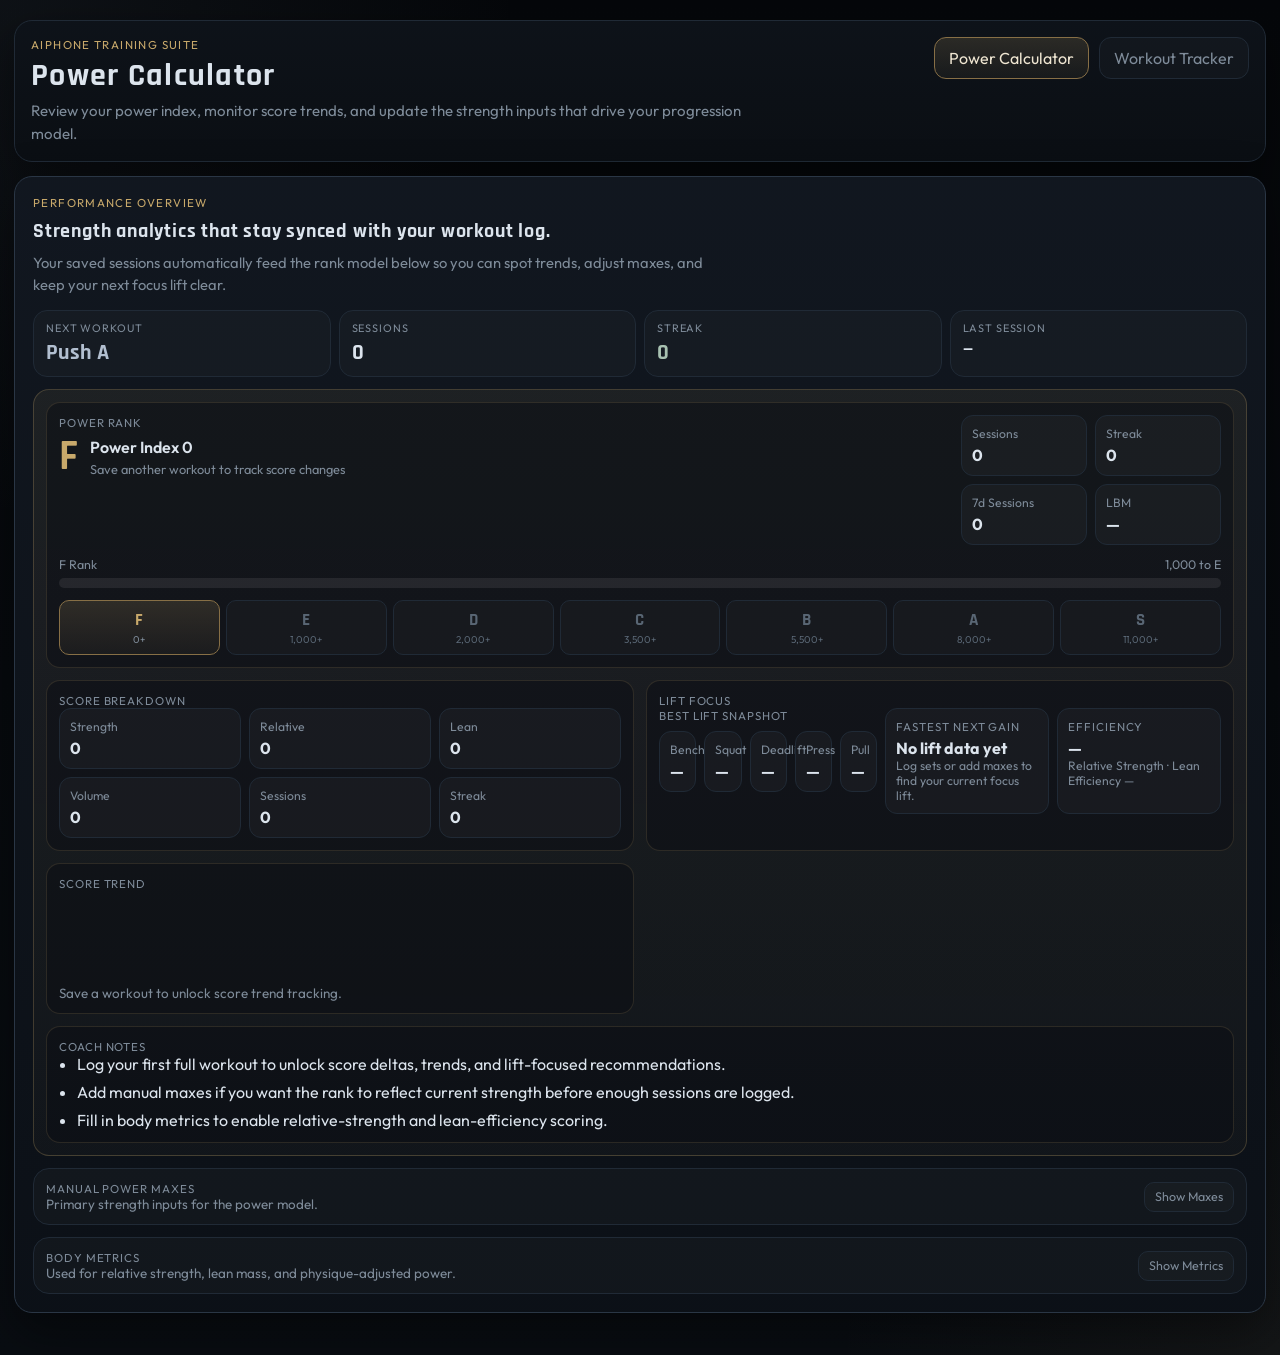
==== commit 8019233d: "Improve power calculator accuracy, safety, and polish - Fix timezone bug: todayString() used UTC, so" ====
--- a/docs/index.html
+++ b/docs/index.html
@@ -2,7 +2,11 @@
 <html lang="en">
 <head>
   <meta charset="UTF-8" />
-  <meta name="viewport" content="width=device-width, initial-scale=1.0" />
+  <meta name="viewport" content="width=device-width, initial-scale=1.0, viewport-fit=cover" />
+  <meta name="theme-color" content="#05070a" />
+  <meta name="apple-mobile-web-app-capable" content="yes" />
+  <meta name="apple-mobile-web-app-status-bar-style" content="black-translucent" />
+  <meta name="apple-mobile-web-app-title" content="Aiphone" />
   <title>Power Calculator</title>
   <link rel="preconnect" href="https://fonts.googleapis.com">
   <link rel="preconnect" href="https://fonts.gstatic.com" crossorigin>
--- a/docs/styles.css
+++ b/docs/styles.css
@@ -448,6 +448,56 @@
   grid-template-columns:1.2fr .9fr .9fr;
 }
 
+.power-rank-ladder{
+  display:grid;
+  grid-template-columns:repeat(7,minmax(0,1fr));
+  gap:6px;
+  margin-top:12px;
+}
+
+.power-rank-step{
+  text-align:center;
+  padding:8px 4px;
+  border:1px solid var(--border);
+  border-radius:10px;
+  background:rgba(255,255,255,.02);
+}
+
+.power-rank-step strong{
+  display:block;
+  font-family:'Rajdhani',sans-serif;
+  font-size:1.05rem;
+  color:var(--dim);
+}
+
+.power-rank-step span{
+  display:block;
+  margin-top:2px;
+  font-size:.62rem;
+  color:var(--dim);
+}
+
+.power-rank-step.done strong{
+  color:#a8c1b1;
+}
+
+.power-rank-step.done span{
+  color:var(--muted);
+}
+
+.power-rank-step.active{
+  border-color:#876f46;
+  background:linear-gradient(180deg, rgba(200,169,107,.16), rgba(200,169,107,.05));
+}
+
+.power-rank-step.active strong{
+  color:var(--gold);
+}
+
+.power-rank-step.active span{
+  color:var(--muted);
+}
+
 .power-sparkline{
   min-height:110px;
   display:flex;
@@ -466,6 +516,12 @@
 .power-spark-item span{
   color:var(--muted);
   font-size:.72rem;
+}
+
+.power-spark-value{
+  font-family:'DM Mono',monospace;
+  font-size:.66rem;
+  color:var(--muted);
 }
 
 .power-spark-bar{
@@ -742,6 +798,9 @@
   #maxesBody > div{
     grid-template-columns:1fr !important;
   }
+  .power-rank-ladder{
+    grid-template-columns:repeat(4,minmax(0,1fr));
+  }
 }
 body[data-page="power"] .wrap,
 body[data-page="workout"] .wrap{
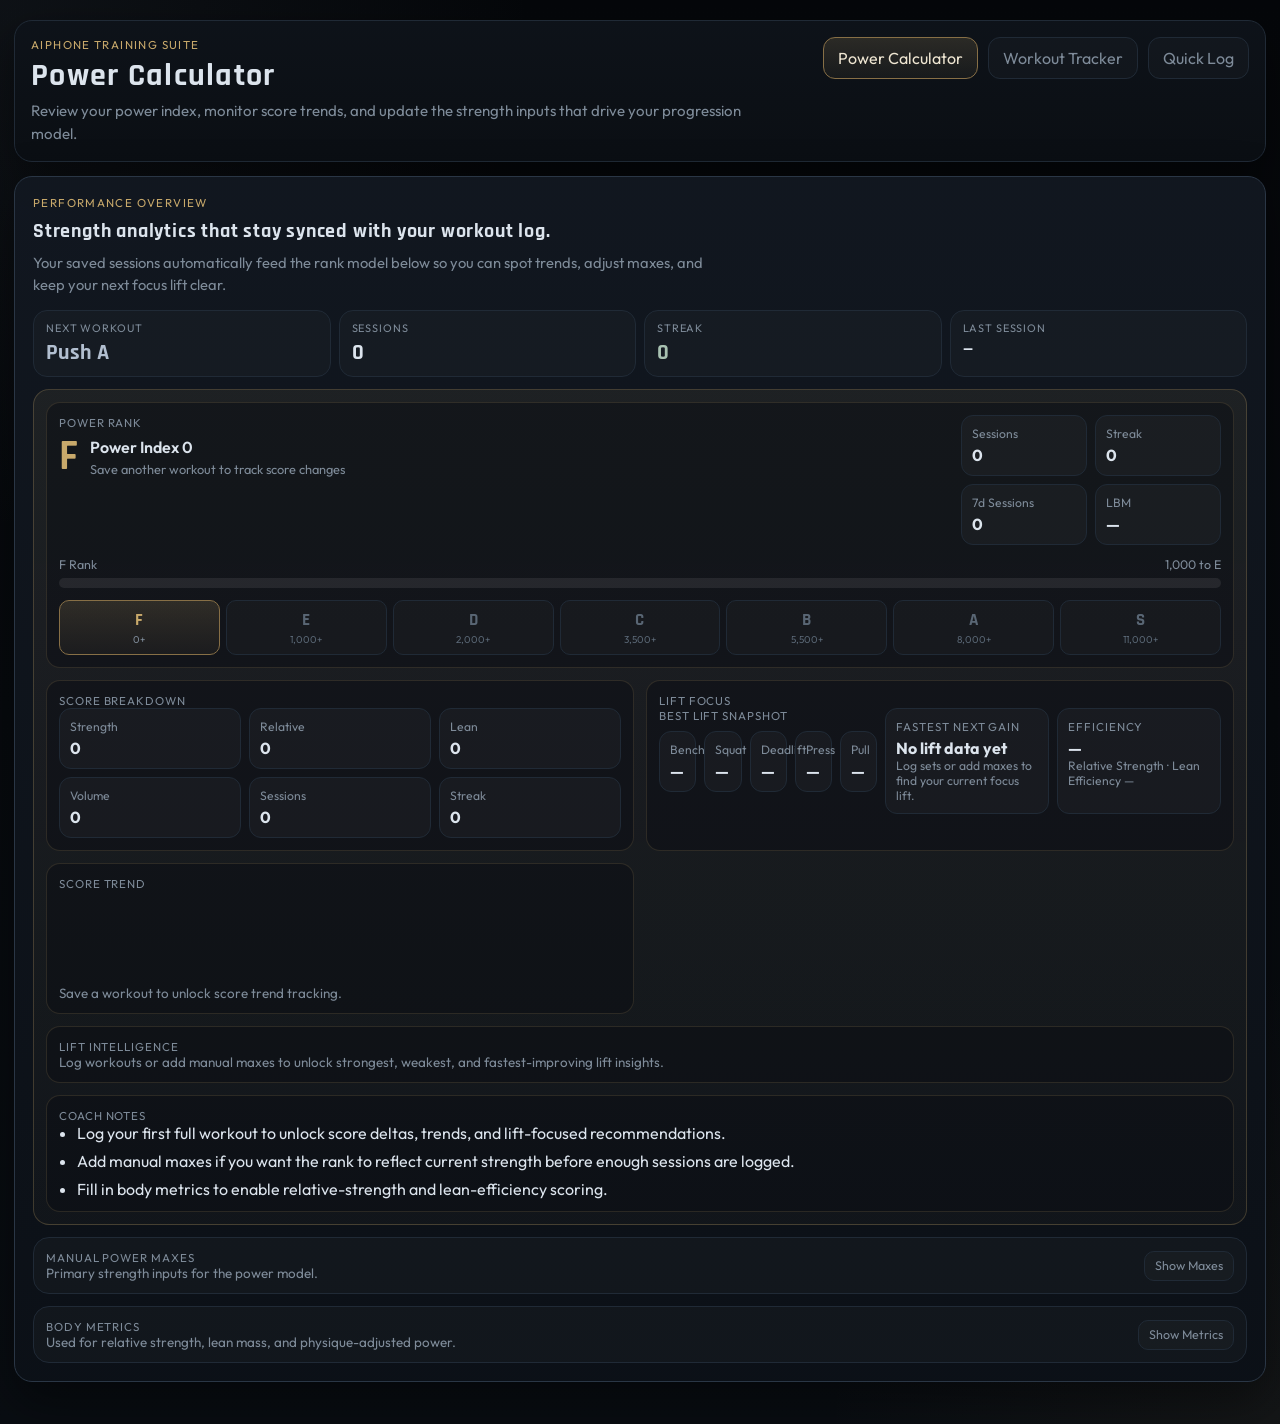
==== commit 3321a9e6: "Add Quick Log tab: mobile-first tap-to-fill workout entry New third page (quicklog.html) for lifters" ====
--- a/docs/index.html
+++ b/docs/index.html
@@ -26,6 +26,7 @@
       <nav class="page-links" aria-label="Primary">
         <a class="page-link active" href="index.html" aria-current="page">Power Calculator</a>
         <a class="page-link" href="workout.html">Workout Tracker</a>
+        <a class="page-link" href="quicklog.html">Quick Log</a>
       </nav>
     </header>
 
--- a/docs/styles.css
+++ b/docs/styles.css
@@ -1053,3 +1053,769 @@
     grid-column:auto;
   }
 }
+
+/* ===== Training Intelligence ===== */
+
+.readiness-card{
+  margin-bottom:14px;
+  padding:14px;
+  border:1px solid rgba(127,149,173,.22);
+  border-radius:16px;
+  background:linear-gradient(180deg, rgba(127,149,173,.08), rgba(127,149,173,.03));
+}
+
+.readiness-head{
+  display:flex;
+  justify-content:space-between;
+  align-items:flex-start;
+  gap:12px;
+  flex-wrap:wrap;
+}
+
+.readiness-kicker,
+.celebrate-kicker{
+  color:var(--muted);
+  font-size:.72rem;
+  text-transform:uppercase;
+  letter-spacing:.08em;
+  margin-bottom:4px;
+}
+
+.readiness-title{
+  font-family:'Rajdhani',sans-serif;
+  font-size:1.3rem;
+  font-weight:700;
+  display:flex;
+  align-items:center;
+  gap:8px;
+}
+
+.recovery-dot{
+  width:10px;
+  height:10px;
+  border-radius:999px;
+  display:inline-block;
+}
+
+.recovery-dot.excellent{background:#7fda9d;box-shadow:0 0 10px rgba(127,218,157,.6)}
+.recovery-dot.moderate{background:#e3c67a;box-shadow:0 0 10px rgba(227,198,122,.55)}
+.recovery-dot.fatigued{background:#e08787;box-shadow:0 0 10px rgba(224,135,135,.55)}
+
+.readiness-reco{
+  max-width:340px;
+  padding:10px 12px;
+  border:1px dashed rgba(200,169,107,.4);
+  border-radius:12px;
+  background:rgba(200,169,107,.06);
+  color:#e6d9bc;
+  font-size:.86rem;
+  line-height:1.4;
+}
+
+.readiness-grid{
+  margin-top:12px;
+  display:grid;
+  grid-template-columns:repeat(5,minmax(0,1fr));
+  gap:8px;
+}
+
+.readiness-chip{
+  background:rgba(255,255,255,.03);
+  border:1px solid var(--border);
+  border-radius:12px;
+  padding:10px;
+}
+
+.readiness-chip span{
+  display:block;
+  color:var(--muted);
+  font-size:.68rem;
+  text-transform:uppercase;
+  letter-spacing:.06em;
+}
+
+.readiness-chip strong{
+  display:block;
+  margin-top:4px;
+  color:var(--text);
+  font-size:.95rem;
+  font-family:'Rajdhani',sans-serif;
+  font-weight:700;
+}
+
+.celebrate-card{
+  margin-bottom:14px;
+  padding:14px;
+  border:1px solid var(--border2);
+  border-radius:16px;
+  background:linear-gradient(180deg, rgba(18,24,33,.95), rgba(12,17,24,.96));
+}
+
+.celebrate-card.has-pr{
+  border-color:rgba(200,169,107,.45);
+  background:linear-gradient(180deg, rgba(200,169,107,.12), rgba(200,169,107,.03));
+  box-shadow:0 12px 34px rgba(200,169,107,.08);
+}
+
+.celebrate-head{
+  display:flex;
+  justify-content:space-between;
+  align-items:flex-start;
+  gap:10px;
+  flex-wrap:wrap;
+}
+
+.celebrate-title{
+  font-family:'Rajdhani',sans-serif;
+  font-size:1.2rem;
+  font-weight:700;
+}
+
+.pr-badge-row{
+  margin-top:12px;
+  display:grid;
+  grid-template-columns:repeat(auto-fit,minmax(200px,1fr));
+  gap:8px;
+}
+
+.pr-badge{
+  display:flex;
+  align-items:flex-start;
+  gap:8px;
+  padding:10px;
+  border:1px solid rgba(200,169,107,.35);
+  border-radius:12px;
+  background:rgba(200,169,107,.08);
+}
+
+.pr-badge-icon{
+  font-size:1.05rem;
+  line-height:1.2;
+}
+
+.pr-badge strong{
+  display:block;
+  color:#efe6d2;
+  font-size:.84rem;
+}
+
+.pr-badge span{
+  display:block;
+  margin-top:2px;
+  color:var(--muted);
+  font-size:.76rem;
+  font-family:'DM Mono',monospace;
+}
+
+.insight-box{
+  margin-top:12px;
+  display:flex;
+  align-items:flex-start;
+  gap:8px;
+  padding:10px 12px;
+  border:1px solid rgba(127,149,173,.3);
+  border-radius:12px;
+  background:rgba(127,149,173,.07);
+  color:#c9d5e2;
+  font-size:.88rem;
+  line-height:1.45;
+}
+
+.insight-icon{
+  line-height:1.3;
+}
+
+.analytics-wrap{
+  margin-top:10px;
+  border-top:1px dashed var(--border);
+  padding-top:10px;
+}
+
+.analytics-panel{
+  margin-top:10px;
+}
+
+.analytics-panel.hidden{display:none}
+
+.analytics-grid{
+  display:grid;
+  grid-template-columns:repeat(3,minmax(0,1fr));
+  gap:8px;
+}
+
+.pr-badge-row.compact .pr-badge{
+  padding:8px;
+}
+
+.analytics-note{
+  color:var(--muted);
+  font-size:.82rem;
+  padding:8px 0;
+}
+
+.analytics-sparks{
+  margin-top:12px;
+  display:grid;
+  grid-template-columns:repeat(3,minmax(0,1fr));
+  gap:10px;
+}
+
+.mini-spark-wrap{
+  border:1px solid var(--border);
+  border-radius:12px;
+  padding:10px;
+  background:rgba(255,255,255,.02);
+}
+
+.mini-spark-head{
+  display:flex;
+  justify-content:space-between;
+  align-items:center;
+  gap:8px;
+  margin-bottom:8px;
+  color:var(--muted);
+  font-size:.7rem;
+  text-transform:uppercase;
+  letter-spacing:.06em;
+}
+
+.mini-spark-trend{
+  font-family:'DM Mono',monospace;
+  font-size:.72rem;
+  text-transform:none;
+  letter-spacing:0;
+}
+
+.mini-spark-trend.up{color:#7fda9d}
+.mini-spark-trend.down{color:#ff8a8a}
+.mini-spark-trend.flat{color:var(--muted)}
+
+.mini-spark{
+  display:flex;
+  align-items:flex-end;
+  gap:6px;
+  min-height:48px;
+}
+
+.mini-spark-col{
+  flex:1;
+  display:flex;
+  flex-direction:column;
+  align-items:center;
+  gap:4px;
+}
+
+.mini-spark-col span{
+  color:var(--dim);
+  font-size:.58rem;
+  font-family:'DM Mono',monospace;
+}
+
+.mini-spark-bar{
+  width:100%;
+  max-width:26px;
+  border-radius:6px 6px 2px 2px;
+  background:linear-gradient(180deg, rgba(200,169,107,.9), rgba(127,149,173,.55));
+}
+
+.power-insight-grid{
+  display:grid;
+  grid-template-columns:repeat(4,minmax(0,1fr));
+  gap:8px;
+}
+
+.power-focus-box.highlight{
+  border-color:rgba(200,169,107,.45);
+  background:linear-gradient(180deg, rgba(200,169,107,.14), rgba(200,169,107,.04));
+}
+
+@media (max-width: 720px){
+  .readiness-grid{grid-template-columns:repeat(2,minmax(0,1fr))}
+  .analytics-grid{grid-template-columns:1fr 1fr}
+  .analytics-sparks{grid-template-columns:1fr}
+  .power-insight-grid{grid-template-columns:1fr 1fr}
+  .readiness-reco{max-width:none;width:100%}
+}
+
+@media (max-width: 520px){
+  .readiness-grid,
+  .analytics-grid,
+  .power-insight-grid{grid-template-columns:1fr}
+}
+
+/* ===== Coach Plan ===== */
+
+.coach-card{
+  margin-bottom:14px;
+  padding:14px;
+  border:1px solid rgba(200,169,107,.28);
+  border-radius:16px;
+  background:linear-gradient(180deg, rgba(200,169,107,.07), rgba(200,169,107,.02));
+}
+
+.coach-settings{
+  margin-top:12px;
+  display:grid;
+  grid-template-columns:minmax(0,1fr) minmax(0,1.4fr) minmax(0,2fr);
+  gap:10px;
+  align-items:end;
+}
+
+.coach-settings label{
+  display:block;
+  color:var(--muted);
+  font-size:.68rem;
+  text-transform:uppercase;
+  letter-spacing:.06em;
+  margin-bottom:4px;
+}
+
+.coach-settings select{
+  width:100%;
+  background:var(--panel);
+  color:var(--text);
+  border:1px solid var(--border2);
+  border-radius:10px;
+  padding:9px 10px;
+  font-family:'Outfit',sans-serif;
+  font-size:.88rem;
+}
+
+.coach-settings-note{
+  color:var(--muted);
+  font-size:.8rem;
+  line-height:1.45;
+  padding:8px 10px;
+  border:1px dashed var(--border2);
+  border-radius:10px;
+  background:rgba(255,255,255,.02);
+}
+
+.coach-volume{
+  margin-top:14px;
+}
+
+.coach-volume-title{
+  color:var(--muted);
+  font-size:.72rem;
+  text-transform:uppercase;
+  letter-spacing:.08em;
+  margin-bottom:8px;
+}
+
+.volume-row{margin-bottom:8px}
+
+.volume-row-head{
+  display:flex;
+  justify-content:space-between;
+  align-items:baseline;
+  gap:8px;
+  font-size:.8rem;
+  margin-bottom:4px;
+}
+
+.volume-status{
+  font-family:'DM Mono',monospace;
+  font-size:.72rem;
+}
+
+.volume-status.ok{color:#7fda9d}
+.volume-status.high{color:#e3c67a}
+.volume-status.low{color:#e0a987}
+.volume-status.none{color:var(--dim)}
+
+.volume-track{
+  position:relative;
+  height:8px;
+  border-radius:999px;
+  background:rgba(255,255,255,.05);
+  border:1px solid var(--border);
+  overflow:hidden;
+}
+
+.volume-fill{
+  height:100%;
+  border-radius:999px;
+  transition:width .3s ease;
+}
+
+.volume-fill.ok{background:linear-gradient(90deg, rgba(95,138,112,.75), #7fda9d)}
+.volume-fill.high{background:linear-gradient(90deg, rgba(200,169,107,.7), #e3c67a)}
+.volume-fill.low{background:linear-gradient(90deg, rgba(181,98,98,.6), #e0a987)}
+.volume-fill.none{background:transparent}
+
+.volume-target-marker{
+  position:absolute;
+  top:-1px;
+  bottom:-1px;
+  width:2px;
+  background:rgba(220,228,237,.55);
+}
+
+.coach-volume-legend{
+  margin-top:6px;
+  color:var(--dim);
+  font-size:.72rem;
+}
+
+.warmup-box{
+  margin-bottom:10px;
+  padding:10px 12px;
+  border:1px dashed rgba(200,169,107,.4);
+  border-radius:12px;
+  background:rgba(200,169,107,.05);
+  font-size:.84rem;
+  line-height:1.45;
+}
+
+.warmup-box.hidden{display:none}
+
+.warmup-box strong{
+  display:block;
+  color:#e6d9bc;
+  font-family:'Rajdhani',sans-serif;
+  letter-spacing:.03em;
+  margin-bottom:2px;
+}
+
+.warmup-box span{color:var(--muted)}
+
+@media (max-width: 720px){
+  .coach-settings{grid-template-columns:1fr 1fr}
+  .coach-settings-note{grid-column:1 / -1}
+}
+
+@media (max-width: 520px){
+  .coach-settings{grid-template-columns:1fr}
+}
+
+/* ===== Program Notes (Kyle) ===== */
+
+.program-notes{
+  margin-top:14px;
+  padding-top:12px;
+  border-top:1px dashed var(--border2);
+}
+
+.program-notes-head{
+  display:flex;
+  justify-content:space-between;
+  align-items:center;
+  gap:10px;
+}
+
+.program-notes-head .coach-volume-title{margin-bottom:0}
+
+.program-notes-body{margin-top:10px}
+.program-notes-body.hidden{display:none}
+
+.program-notes-grid{
+  display:grid;
+  grid-template-columns:repeat(2,minmax(0,1fr));
+  gap:8px;
+}
+
+.program-note{
+  background:rgba(255,255,255,.03);
+  border:1px solid var(--border);
+  border-radius:12px;
+  padding:10px 12px;
+}
+
+.program-note strong{
+  display:block;
+  font-family:'Rajdhani',sans-serif;
+  letter-spacing:.03em;
+  margin-bottom:4px;
+  color:#e6d9bc;
+}
+
+.program-note span{
+  color:var(--muted);
+  font-size:.8rem;
+  line-height:1.5;
+}
+
+@media (max-width: 720px){
+  .program-notes-grid{grid-template-columns:1fr}
+}
+
+/* ===== Quick Log ===== */
+
+.ql-wrap{
+  max-width:640px;
+  padding-top:20px;
+  padding-bottom:110px;
+}
+
+.ql-wrap .page-nav{
+  flex-direction:column;
+  align-items:stretch;
+}
+
+.ql-day-chips{
+  display:flex;
+  gap:8px;
+  overflow-x:auto;
+  padding-bottom:6px;
+  margin-bottom:12px;
+  -webkit-overflow-scrolling:touch;
+  scrollbar-width:none;
+}
+
+.ql-day-chips::-webkit-scrollbar{display:none}
+
+.ql-chip{
+  display:inline-flex;
+  align-items:center;
+  gap:8px;
+  min-height:48px;
+  padding:10px 16px;
+  white-space:nowrap;
+  border-radius:14px;
+  background:#121821;
+  color:var(--muted);
+  border:1px solid var(--border);
+  font-family:'Rajdhani',sans-serif;
+  font-weight:600;
+  font-size:1rem;
+  letter-spacing:.05em;
+  flex-shrink:0;
+}
+
+.ql-chip.active{
+  color:#efe6d2;
+  border-color:#876f46;
+  background:linear-gradient(180deg, rgba(200,169,107,.16), rgba(200,169,107,.06));
+}
+
+.ql-chip-next{
+  font-family:'Outfit',sans-serif;
+  font-size:.62rem;
+  font-weight:600;
+  text-transform:uppercase;
+  letter-spacing:.08em;
+  color:#a8c1b1;
+  border:1px solid rgba(95,138,112,.45);
+  background:rgba(95,138,112,.12);
+  border-radius:999px;
+  padding:2px 7px;
+}
+
+.ql-meta{
+  padding:14px;
+  margin-bottom:12px;
+}
+
+.ql-meta .form-row{margin-bottom:0}
+
+.ql-list{
+  display:flex;
+  flex-direction:column;
+  gap:10px;
+  margin-bottom:12px;
+}
+
+.ql-card{
+  background:linear-gradient(180deg, rgba(18,24,33,.95), rgba(15,20,28,.95));
+  border:1px solid var(--border);
+  border-radius:16px;
+  padding:14px;
+}
+
+.ql-card.skipped{opacity:.55}
+
+.ql-card-head{
+  display:flex;
+  justify-content:space-between;
+  align-items:flex-start;
+  gap:10px;
+}
+
+.ql-card-title strong{
+  display:block;
+  font-family:'Rajdhani',sans-serif;
+  font-size:1.15rem;
+  font-weight:700;
+  letter-spacing:.03em;
+}
+
+.ql-last{
+  display:block;
+  margin-top:3px;
+  color:var(--muted);
+  font-size:.78rem;
+  font-family:'DM Mono',monospace;
+}
+
+.ql-skip{
+  min-height:40px;
+  min-width:64px;
+  background:rgba(255,255,255,.02);
+  color:var(--muted);
+  font-size:.82rem;
+  flex-shrink:0;
+}
+
+.ql-card-body{margin-top:12px}
+.ql-card-body.hidden{display:none}
+
+.ql-stepper-row{
+  display:grid;
+  grid-template-columns:1.2fr 1fr;
+  gap:10px;
+  margin-bottom:12px;
+}
+
+.ql-stepper-label{
+  display:block;
+  color:var(--muted);
+  font-size:.68rem;
+  text-transform:uppercase;
+  letter-spacing:.06em;
+  margin-bottom:6px;
+}
+
+.ql-stepper-controls{
+  display:grid;
+  grid-template-columns:48px minmax(0,1fr) 48px;
+  gap:6px;
+}
+
+.ql-step{
+  min-height:48px;
+  font-size:1.25rem;
+  line-height:1;
+  border-radius:12px;
+  background:#151c25;
+  color:var(--text);
+  padding:0;
+}
+
+.ql-step.mini{
+  min-height:36px;
+  min-width:44px;
+  font-size:1rem;
+}
+
+.ql-value{
+  min-height:48px;
+  text-align:center;
+  font-size:1.15rem;
+  padding:6px;
+}
+
+.ql-sets-head{
+  display:flex;
+  justify-content:space-between;
+  align-items:center;
+  gap:10px;
+}
+
+.ql-sets-head .ql-stepper-label{margin-bottom:0}
+
+.ql-sets-count{
+  display:flex;
+  gap:6px;
+}
+
+.ql-set-chips{
+  display:flex;
+  flex-wrap:wrap;
+  gap:8px;
+  margin-top:8px;
+}
+
+.ql-set-chip{
+  flex:1;
+  min-width:64px;
+  max-width:110px;
+  min-height:58px;
+  display:flex;
+  flex-direction:column;
+  align-items:center;
+  justify-content:center;
+  gap:2px;
+  padding:6px;
+  border-radius:12px;
+  border:1px solid rgba(95,138,112,.4);
+  background:rgba(95,138,112,.1);
+}
+
+.ql-set-chip span{
+  color:var(--muted);
+  font-size:.62rem;
+  text-transform:uppercase;
+  letter-spacing:.06em;
+}
+
+.ql-set-chip strong{
+  font-family:'Rajdhani',sans-serif;
+  font-size:1.2rem;
+  color:#b8d0bf;
+  line-height:1;
+}
+
+.ql-set-chip.off{
+  border-color:var(--border);
+  background:rgba(255,255,255,.02);
+}
+
+.ql-set-chip.off strong{color:var(--dim)}
+
+.ql-add,
+.ql-notes{
+  padding:14px;
+  margin-bottom:12px;
+}
+
+.ql-add select{font-size:1rem}
+
+.ql-save-bar{
+  position:fixed;
+  left:0;
+  right:0;
+  bottom:0;
+  z-index:900;
+  padding:12px 14px calc(12px + env(safe-area-inset-bottom));
+  background:linear-gradient(180deg, transparent, rgba(5,7,10,.92) 38%);
+  display:flex;
+  justify-content:center;
+}
+
+.ql-save-bar.hidden{display:none}
+
+.ql-save-btn{
+  width:100%;
+  max-width:612px;
+  min-height:56px;
+  font-size:1.05rem;
+  font-weight:600;
+  border-radius:14px;
+}
+
+#qlEditor.hidden{display:none}
+
+.ql-done-card{margin-top:4px}
+
+.ql-done-sub{
+  margin-top:6px;
+  color:var(--muted);
+  font-size:.88rem;
+}
+
+.ql-done-actions{
+  margin-top:14px;
+  display:grid;
+  gap:8px;
+}
+
+.ql-big-btn{
+  min-height:52px;
+  font-size:1rem;
+}
+
+@media (max-width: 420px){
+  .ql-stepper-row{grid-template-columns:1fr}
+  .ql-stepper-controls{grid-template-columns:56px minmax(0,1fr) 56px}
+}
